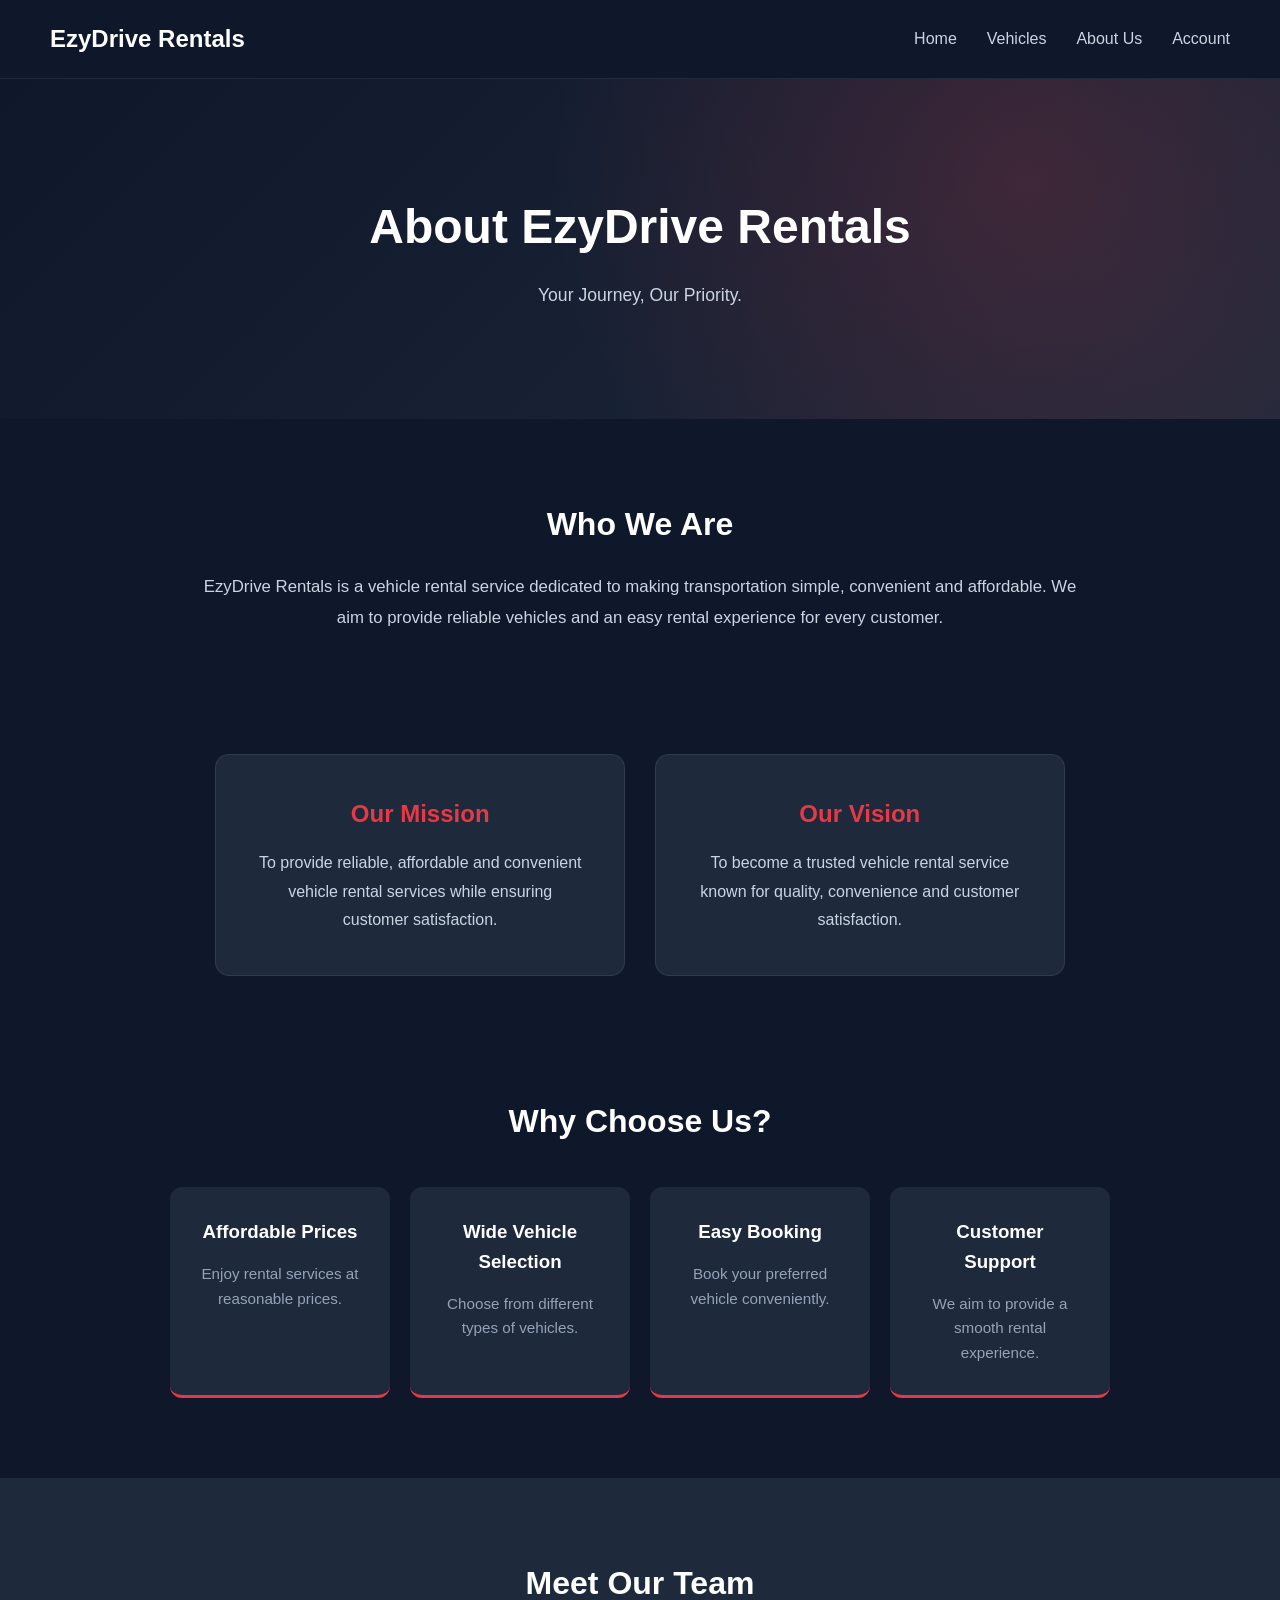
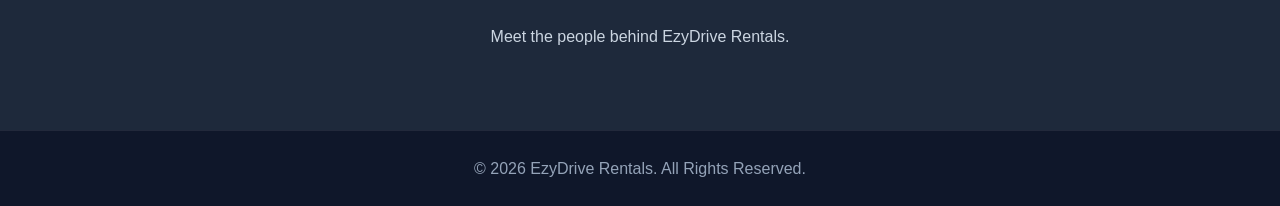
==== pages/about.html @ 3c26e274 "about page" ====
<!DOCTYPE html>
<html lang="en">

<head>
    <meta charset="UTF-8">
    <meta name="viewport" content="width=device-width, initial-scale=1.0">

    <title>About Us | EzyDrive Rentals</title>

    <link rel="stylesheet" href="../styles/about.css">
</head>

<body>

    <!-- Navigation Bar -->
    <nav>
        <h2>EzyDrive Rentals</h2>

        <ul>
            <li><a href="../index.php">Home</a></li>
            <li><a href="vehicles.php">Vehicles</a></li>
            <li><a href="about.php">About Us</a></li>
            <li><a href="account.php">Account</a></li>
        </ul>
    </nav>


    <!-- Hero Section -->
    <section class="hero">

        <h1>About EzyDrive Rentals</h1>

        <p>Your Journey, Our Priority.</p>

    </section>


    <!-- Who We Are -->
    <section class="about">

        <h2>Who We Are</h2>

        <p>
            EzyDrive Rentals is a vehicle rental service
            dedicated to making transportation simple,
            convenient and affordable.

            We aim to provide reliable vehicles and
            an easy rental experience for every customer.
        </p>

    </section>


    <!-- Mission and Vision -->
    <section class="mission-vision">

        <div class="card">
            <h2>Our Mission</h2>

            <p>
                To provide reliable, affordable and
                convenient vehicle rental services
                while ensuring customer satisfaction.
            </p>
        </div>


        <div class="card">
            <h2>Our Vision</h2>

            <p>
                To become a trusted vehicle rental
                service known for quality, convenience
                and customer satisfaction.
            </p>
        </div>

    </section>


    <!-- Why Choose Us -->
    <section class="why-us">

        <h2>Why Choose Us?</h2>

        <div class="features">

            <div class="feature">
                <h3>Affordable Prices</h3>
                <p>Enjoy rental services at reasonable prices.</p>
            </div>

            <div class="feature">
                <h3>Wide Vehicle Selection</h3>
                <p>Choose from different types of vehicles.</p>
            </div>

            <div class="feature">
                <h3>Easy Booking</h3>
                <p>Book your preferred vehicle conveniently.</p>
            </div>

            <div class="feature">
                <h3>Customer Support</h3>
                <p>We aim to provide a smooth rental experience.</p>
            </div>

        </div>

    </section>


    <!-- Our Team -->
    <section class="team">

        <h2>Meet Our Team</h2>

        <p>Meet the people behind EzyDrive Rentals.</p>

    </section>


    <!-- Footer -->
    <footer>

        <p>&copy; 2026 EzyDrive Rentals. All Rights Reserved.</p>

    </footer>

</body>

</html>
---- styles/about.css ----
/* =====================================
   GENERAL STYLING
===================================== */

:root {
    --primary: #e63946;
    --primary-hover: #d62828;
    --dark: #0f172a;
    --dark-surface: #1e293b;
    --white: #ffffff;
    --light-grey: #cbd5e1;
    --secondary-grey: #94a3b8;
}

* {
    margin: 0;
    padding: 0;
    box-sizing: border-box;
}

body {
    font-family: 'Segoe UI', sans-serif;
    color: var(--white);
    background-color: var(--dark);
    line-height: 1.6;
}


/* =====================================
   NAVIGATION BAR
===================================== */

nav {
    background-color: var(--dark);
    padding: 20px 50px;

    display: flex;
    justify-content: space-between;
    align-items: center;

    border-bottom: 1px solid rgba(255,255,255,0.08);
}

nav h2 {
    font-size: 1.5rem;
    font-weight: 800;
}

nav ul {
    display: flex;
    list-style: none;
    gap: 30px;
}

nav a {
    color: var(--light-grey);
    text-decoration: none;
    font-weight: 500;
    transition: 0.3s;
}

nav a:hover {
    color: var(--primary);
}


/* =====================================
   HERO SECTION
===================================== */

.hero {
    text-align: center;
    padding: 110px 20px;

    background:
        radial-gradient(
            circle at 80% 30%,
            rgba(230,57,70,0.18),
            transparent 45%
        ),
        linear-gradient(
            135deg,
            #0f172a,
            #1e293b
        );
}

.hero h1 {
    font-size: 3rem;
    font-weight: 800;
    margin-bottom: 15px;
}

.hero p {
    color: var(--light-grey);
    font-size: 1.1rem;
}


/* =====================================
   WHO WE ARE SECTION
===================================== */

.about {
    text-align: center;
    padding: 80px 15%;
}

.about h2 {
    font-size: 2rem;
    margin-bottom: 20px;
    color: var(--white);
}

.about p {
    color: var(--light-grey);
    line-height: 1.9;
    font-size: 1.05rem;
}


/* =====================================
   MISSION AND VISION
===================================== */

.mission-vision {
    display: flex;
    justify-content: center;
    gap: 30px;
    padding: 40px 10%;
}

.card {
    background-color: var(--dark-surface);

    padding: 40px;
    width: 40%;

    text-align: center;
    border-radius: 14px;

    border: 1px solid rgba(255,255,255,0.08);

    transition: 0.3s;
}

.card:hover {
    transform: translateY(-5px);
    border-color: var(--primary);
}

.card h2 {
    color: var(--primary);
    margin-bottom: 15px;
}

.card p {
    color: var(--light-grey);
    line-height: 1.8;
}


/* =====================================
   WHY CHOOSE US
===================================== */

.why-us {
    text-align: center;
    padding: 80px 30px;
}

.why-us h2 {
    font-size: 2rem;
}

.features {
    display: flex;
    justify-content: center;
    gap: 20px;

    margin-top: 40px;
    flex-wrap: wrap;
}

.feature {
    background-color: var(--dark-surface);

    padding: 30px;
    width: 220px;

    border-radius: 12px;

    border-bottom: 3px solid var(--primary);

    transition: 0.3s;
}

.feature:hover {
    transform: translateY(-7px);
}

.feature h3 {
    color: var(--white);
    margin-bottom: 15px;
}

.feature p {
    color: var(--secondary-grey);
    font-size: 0.95rem;
}


/* =====================================
   TEAM SECTION
===================================== */

.team {
    text-align: center;
    padding: 80px 30px;
    background-color: var(--dark-surface);
}

.team h2 {
    font-size: 2rem;
    margin-bottom: 15px;
}

.team p {
    color: var(--light-grey);
}


/* =====================================
   FOOTER
===================================== */

footer {
    background-color: var(--dark);

    border-top: 1px solid rgba(255,255,255,0.08);

    color: var(--secondary-grey);

    text-align: center;
    padding: 25px;
}


/* =====================================
   RESPONSIVE DESIGN
===================================== */

@media (max-width: 768px) {

    nav {
        flex-direction: column;
        gap: 20px;
        padding: 20px;
    }

    nav ul {
        flex-wrap: wrap;
        justify-content: center;
        gap: 15px;
    }

    .hero h1 {
        font-size: 2rem;
    }

    .about {
        padding: 50px 8%;
    }

    .mission-vision {
        flex-direction: column;
        align-items: center;
    }

    .card {
        width: 100%;
    }

    .features {
        align-items: center;
    }

}
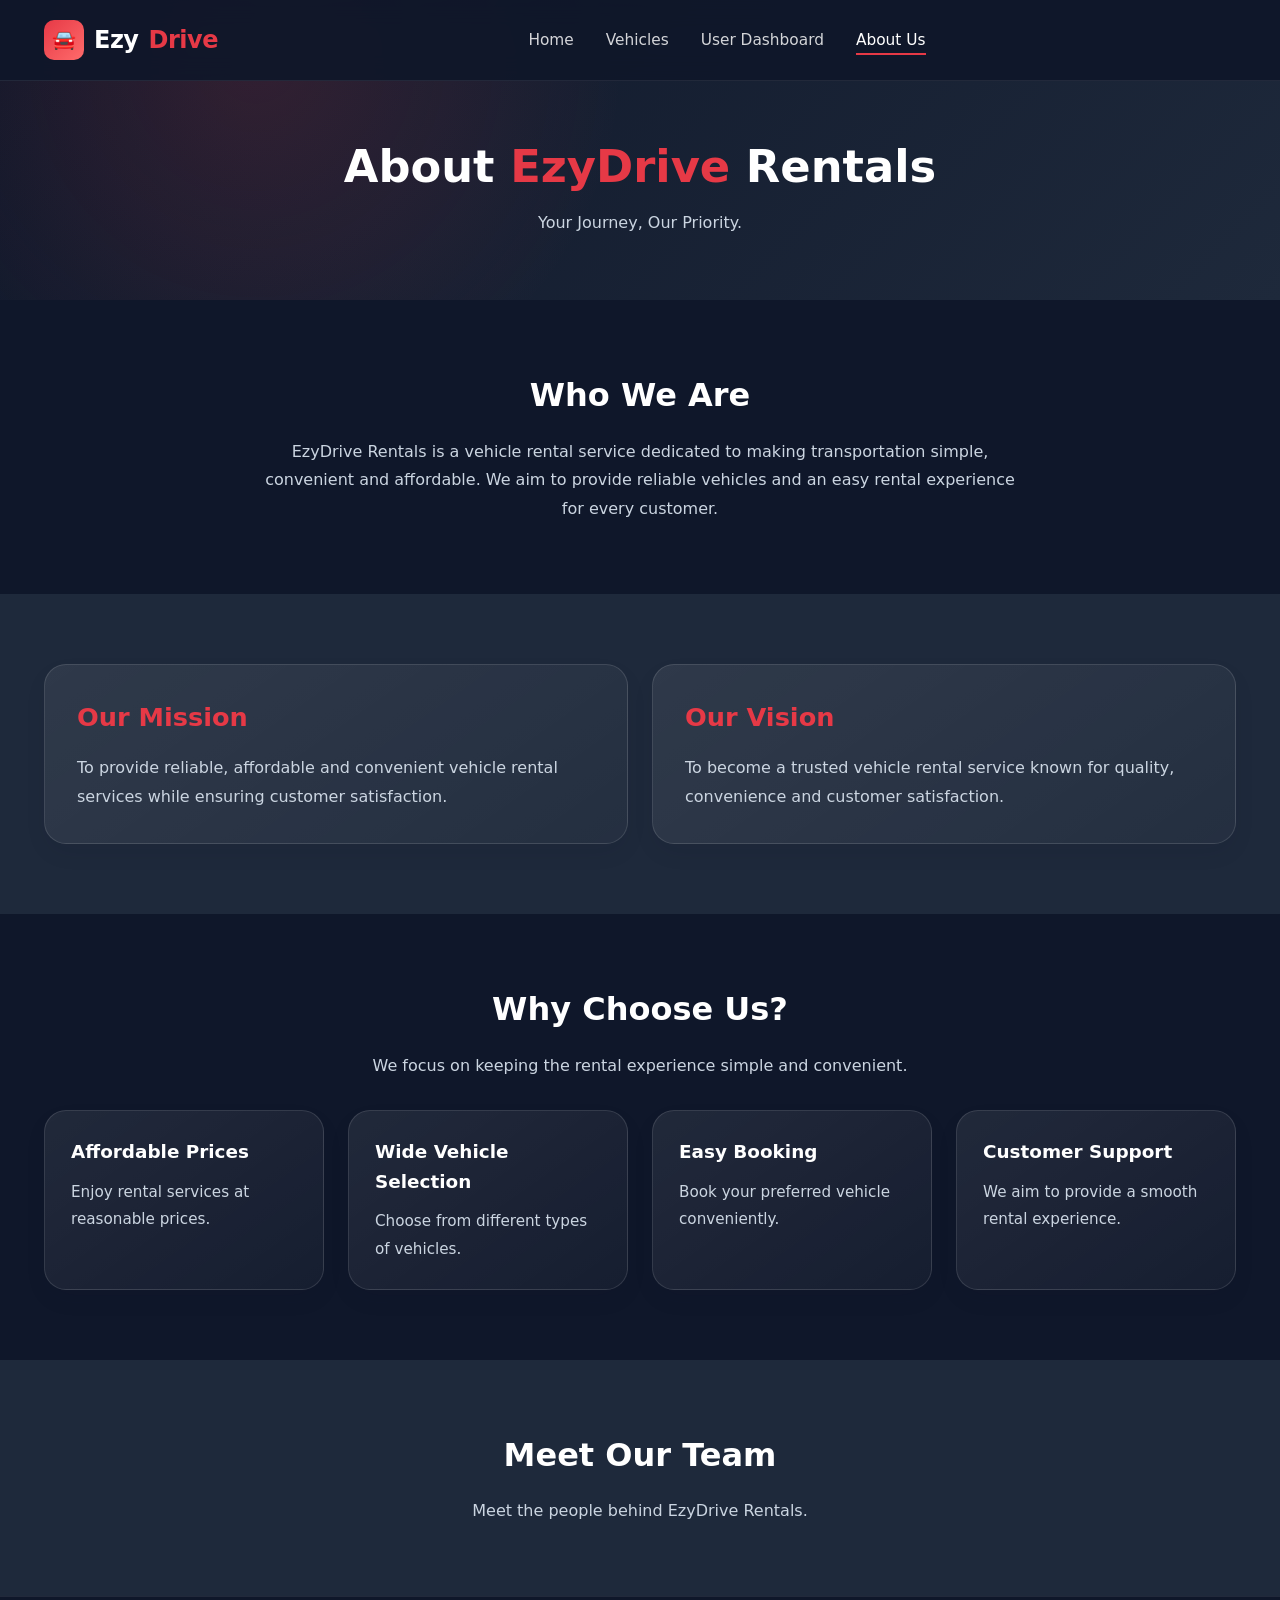
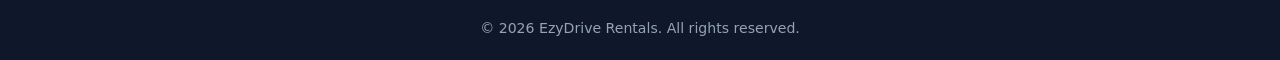
==== commit 9dff2bb3: "about page bug fixed" ====
--- a/pages/about.html
+++ b/pages/about.html
@@ -4,130 +4,154 @@
 <head>
     <meta charset="UTF-8">
     <meta name="viewport" content="width=device-width, initial-scale=1.0">
+    <title>EzyDrive Rentals | About Us</title>
+    <meta name="description" content="Learn more about EzyDrive Rentals, our mission, vision, and services.">
 
-    <title>About Us | EzyDrive Rentals</title>
-
+    <!-- Shared website styles, then About Us page styles -->
+    <link rel="stylesheet" href="../styles/style.css">
     <link rel="stylesheet" href="../styles/about.css">
 </head>
 
 <body>
 
-    <!-- Navigation Bar -->
-    <nav>
-        <h2>EzyDrive Rentals</h2>
+    <!-- ===================================================================
+         1. HEADER & NAVIGATION
+         Same navbar used on the Home and Vehicles pages
+         =================================================================== -->
+    <header class="header" id="mainHeader">
+        <div class="container navbar">
+            <a href="../index.html" class="logo">
+                <div class="logo-icon">🚘</div>
+                Ezy<span>Drive</span>
+            </a>
 
-        <ul>
-            <li><a href="../index.php">Home</a></li>
-            <li><a href="vehicles.php">Vehicles</a></li>
-            <li><a href="about.php">About Us</a></li>
-            <li><a href="account.php">Account</a></li>
-        </ul>
-    </nav>
+            <nav aria-label="Main navigation">
+                <ul class="nav-links" id="navLinks">
+                    <li><a href="../index.html" class="nav-link">Home</a></li>
+                    <li><a href="vehicles.html" class="nav-link">Vehicles</a></li>
+                    <li><a href="dashboard.html" class="nav-link">User Dashboard</a></li>
+                    <li><a href="about.html" class="nav-link active" aria-current="page">About Us</a></li>
+                </ul>
+            </nav>
 
+            <div class="nav-actions">
+                <button class="menu-toggle" id="menuToggle" aria-label="Toggle Menu" aria-expanded="false">☰</button>
+            </div>
+        </div>
+    </header>
 
-    <!-- Hero Section -->
-    <section class="hero">
+    <main>
+        <!-- ===============================================================
+             2. ABOUT US BANNER
+             Same gradient and heading style as the Vehicles page
+             =============================================================== -->
+        <section class="page-banner about-hero">
+            <div class="container page-banner-content">
+                <h1>About <span>EzyDrive</span> Rentals</h1>
+                <p>Your Journey, Our Priority.</p>
+            </div>
+        </section>
 
-        <h1>About EzyDrive Rentals</h1>
+        <!-- ===============================================================
+             3. WHO WE ARE
+             Introduction to the rental service
+             =============================================================== -->
+        <section class="about-section">
+            <div class="container about-intro">
+                <h2>Who We Are</h2>
+                <p>
+                    EzyDrive Rentals is a vehicle rental service dedicated to making
+                    transportation simple, convenient and affordable. We aim to provide
+                    reliable vehicles and an easy rental experience for every customer.
+                </p>
+            </div>
+        </section>
 
-        <p>Your Journey, Our Priority.</p>
+        <!-- ===============================================================
+             4. MISSION & VISION
+             Two cards displayed side by side on larger screens
+             =============================================================== -->
+        <section class="about-section about-section-alt">
+            <div class="container">
+                <div class="about-card-grid two-columns">
+                    <article class="about-card">
+                        <h2>Our Mission</h2>
+                        <p>
+                            To provide reliable, affordable and convenient vehicle rental
+                            services while ensuring customer satisfaction.
+                        </p>
+                    </article>
 
-    </section>
+                    <article class="about-card">
+                        <h2>Our Vision</h2>
+                        <p>
+                            To become a trusted vehicle rental service known for quality,
+                            convenience and customer satisfaction.
+                        </p>
+                    </article>
+                </div>
+            </div>
+        </section>
 
+        <!-- ===============================================================
+             5. WHY CHOOSE US
+             Four simple feature cards
+             =============================================================== -->
+        <section class="about-section">
+            <div class="container">
+                <div class="about-heading">
+                    <h2>Why Choose Us?</h2>
+                    <p>We focus on keeping the rental experience simple and convenient.</p>
+                </div>
 
-    <!-- Who We Are -->
-    <section class="about">
+                <div class="about-card-grid four-columns">
+                    <article class="about-card feature-card">
+                        <h3>Affordable Prices</h3>
+                        <p>Enjoy rental services at reasonable prices.</p>
+                    </article>
 
-        <h2>Who We Are</h2>
+                    <article class="about-card feature-card">
+                        <h3>Wide Vehicle Selection</h3>
+                        <p>Choose from different types of vehicles.</p>
+                    </article>
 
-        <p>
-            EzyDrive Rentals is a vehicle rental service
-            dedicated to making transportation simple,
-            convenient and affordable.
+                    <article class="about-card feature-card">
+                        <h3>Easy Booking</h3>
+                        <p>Book your preferred vehicle conveniently.</p>
+                    </article>
 
-            We aim to provide reliable vehicles and
-            an easy rental experience for every customer.
-        </p>
+                    <article class="about-card feature-card">
+                        <h3>Customer Support</h3>
+                        <p>We aim to provide a smooth rental experience.</p>
+                    </article>
+                </div>
+            </div>
+        </section>
 
-    </section>
+        <!-- ===============================================================
+             6. OUR TEAM
+             A simple introduction (team details can be added later)
+             =============================================================== -->
+        <section class="about-section about-section-alt about-team">
+            <div class="container">
+                <h2>Meet Our Team</h2>
+                <p>Meet the people behind EzyDrive Rentals.</p>
+            </div>
+        </section>
+    </main>
 
-
-    <!-- Mission and Vision -->
-    <section class="mission-vision">
-
-        <div class="card">
-            <h2>Our Mission</h2>
-
-            <p>
-                To provide reliable, affordable and
-                convenient vehicle rental services
-                while ensuring customer satisfaction.
-            </p>
+    <!-- ===================================================================
+         7. FOOTER
+         Same footer used on the Home and Vehicles pages
+         =================================================================== -->
+    <footer class="footer">
+        <div class="container footer-bottom">
+            <p>&copy; 2026 EzyDrive Rentals. All rights reserved.</p>
         </div>
-
-
-        <div class="card">
-            <h2>Our Vision</h2>
-
-            <p>
-                To become a trusted vehicle rental
-                service known for quality, convenience
-                and customer satisfaction.
-            </p>
-        </div>
-
-    </section>
-
-
-    <!-- Why Choose Us -->
-    <section class="why-us">
-
-        <h2>Why Choose Us?</h2>
-
-        <div class="features">
-
-            <div class="feature">
-                <h3>Affordable Prices</h3>
-                <p>Enjoy rental services at reasonable prices.</p>
-            </div>
-
-            <div class="feature">
-                <h3>Wide Vehicle Selection</h3>
-                <p>Choose from different types of vehicles.</p>
-            </div>
-
-            <div class="feature">
-                <h3>Easy Booking</h3>
-                <p>Book your preferred vehicle conveniently.</p>
-            </div>
-
-            <div class="feature">
-                <h3>Customer Support</h3>
-                <p>We aim to provide a smooth rental experience.</p>
-            </div>
-
-        </div>
-
-    </section>
-
-
-    <!-- Our Team -->
-    <section class="team">
-
-        <h2>Meet Our Team</h2>
-
-        <p>Meet the people behind EzyDrive Rentals.</p>
-
-    </section>
-
-
-    <!-- Footer -->
-    <footer>
-
-        <p>&copy; 2026 EzyDrive Rentals. All Rights Reserved.</p>
-
     </footer>
 
+    <!-- Shared script controls the mobile menu and sticky navbar -->
+    <script src="../scripts/main.js"></script>
 </body>
 
-</html>+</html>
--- a/styles/style.css
+++ b/styles/style.css
@@ -0,0 +1,570 @@
+/* ==========================================================================
+   EzyDrive Rentals - Home Page Stylesheet
+   Simple, Clean Layout: Navbar + Hero Section + Copyright Footer
+   ========================================================================== */
+
+:root {
+    --primary: #e63946;
+    --primary-hover: #d62828;
+    --dark: #0f172a;
+    --dark-surface: #1e293b;
+    --white: #ffffff;
+    --shadow-md: 0 10px 25px -5px rgba(15, 23, 42, 0.1);
+    --shadow-lg: 0 20px 40px -10px rgba(15, 23, 42, 0.25);
+    --radius-sm: 8px;
+    --radius-md: 14px;
+    --radius-lg: 22px;
+    --transition: all 0.3s cubic-bezier(0.4, 0, 0.2, 1);
+}
+
+* {
+    margin: 0;
+    padding: 0;
+    box-sizing: border-box;
+}
+
+body {
+    font-family: 'Segoe UI', system-ui, -apple-system, BlinkMacSystemFont, Roboto, sans-serif;
+    color: var(--white);
+    background-color: var(--dark);
+    line-height: 1.6;
+    min-height: 100vh;
+    display: flex;
+    flex-direction: column;
+    overflow-x: hidden;
+}
+
+a {
+    text-decoration: none;
+    color: inherit;
+    transition: var(--transition);
+}
+
+ul {
+    list-style: none;
+}
+
+img {
+    max-width: 100%;
+    display: block;
+}
+
+.container {
+    width: 100%;
+    max-width: 1240px;
+    margin: 0 auto;
+    padding: 0 24px;
+}
+
+/* ==========================================================================
+   Buttons
+   ========================================================================== */
+.btn {
+    display: inline-flex;
+    align-items: center;
+    justify-content: center;
+    gap: 8px;
+    padding: 12px 26px;
+    font-size: 0.95rem;
+    font-weight: 600;
+    border-radius: var(--radius-sm);
+    border: none;
+    cursor: pointer;
+    transition: var(--transition);
+}
+
+.btn-primary {
+    background-color: var(--primary);
+    color: var(--white);
+    box-shadow: 0 4px 14px rgba(230, 57, 70, 0.35);
+}
+
+.btn-primary:hover {
+    background-color: var(--primary-hover);
+    transform: translateY(-2px);
+    box-shadow: 0 6px 20px rgba(230, 57, 70, 0.45);
+}
+
+.btn-outline {
+    background-color: transparent;
+    color: var(--white);
+    border: 1.5px solid rgba(255, 255, 255, 0.35);
+}
+
+.btn-outline:hover {
+    background-color: var(--white);
+    color: var(--dark);
+    border-color: var(--white);
+}
+
+/* ==========================================================================
+   Header & Navigation
+   ========================================================================== */
+.header {
+    position: fixed;
+    top: 0;
+    left: 0;
+    width: 100%;
+    z-index: 1000;
+    background-color: rgba(15, 23, 42, 0.9);
+    backdrop-filter: blur(12px);
+    border-bottom: 1px solid rgba(255, 255, 255, 0.08);
+    transition: var(--transition);
+}
+
+.header.scrolled {
+    background-color: rgba(15, 23, 42, 0.98);
+    box-shadow: var(--shadow-md);
+}
+
+.navbar {
+    display: flex;
+    align-items: center;
+    justify-content: space-between;
+    height: 80px;
+}
+
+.logo {
+    display: flex;
+    align-items: center;
+    gap: 10px;
+    font-size: 1.5rem;
+    font-weight: 800;
+    color: var(--white);
+    letter-spacing: -0.5px;
+}
+
+.logo-icon {
+    width: 40px;
+    height: 40px;
+    background: linear-gradient(135deg, var(--primary), #ff6b6b);
+    border-radius: 10px;
+    display: flex;
+    align-items: center;
+    justify-content: center;
+    color: var(--white);
+    font-size: 1.2rem;
+}
+
+.logo span {
+    color: var(--primary);
+}
+
+.nav-links {
+    display: flex;
+    align-items: center;
+    gap: 32px;
+}
+
+.nav-link {
+    color: rgba(255, 255, 255, 0.82);
+    font-weight: 500;
+    font-size: 0.96rem;
+    position: relative;
+    padding: 6px 0;
+}
+
+.nav-link::after {
+    content: '';
+    position: absolute;
+    bottom: 0;
+    left: 0;
+    width: 0;
+    height: 2px;
+    background-color: var(--primary);
+    transition: var(--transition);
+}
+
+.nav-link:hover,
+.nav-link.active {
+    color: var(--white);
+}
+
+.nav-link:hover::after,
+.nav-link.active::after {
+    width: 100%;
+}
+
+.nav-actions {
+    display: flex;
+    align-items: center;
+    gap: 14px;
+}
+
+.menu-toggle {
+    display: none;
+    background: none;
+    border: none;
+    color: var(--white);
+    font-size: 1.6rem;
+    cursor: pointer;
+}
+
+/* ==========================================================================
+   Hero Section
+   ========================================================================== */
+.hero {
+    flex: 1;
+    display: flex;
+    align-items: center;
+    padding: 130px 0 70px;
+    background: radial-gradient(circle at 80% 30%, rgba(230, 57, 70, 0.18), transparent 45%),
+                linear-gradient(135deg, #0f172a 0%, #1e293b 100%);
+}
+
+.hero-grid {
+    display: grid;
+    grid-template-columns: 1.1fr 0.9fr;
+    align-items: center;
+    gap: 48px;
+}
+
+.hero-tag {
+    display: inline-flex;
+    align-items: center;
+    gap: 8px;
+    background: rgba(255, 255, 255, 0.08);
+    border: 1px solid rgba(255, 255, 255, 0.15);
+    padding: 8px 16px;
+    border-radius: 50px;
+    font-size: 0.85rem;
+    font-weight: 600;
+    margin-bottom: 20px;
+    color: #fca5a5;
+}
+
+.hero-content h1 {
+    font-size: 3.4rem;
+    font-weight: 800;
+    line-height: 1.15;
+    margin-bottom: 20px;
+    letter-spacing: -1px;
+}
+
+.hero-content h1 span {
+    color: var(--primary);
+}
+
+.hero-content p {
+    font-size: 1.1rem;
+    color: #cbd5e1;
+    margin-bottom: 32px;
+    max-width: 540px;
+}
+
+.hero-buttons {
+    display: flex;
+    flex-wrap: wrap;
+    gap: 16px;
+    margin-bottom: 40px;
+}
+
+.hero-stats {
+    display: flex;
+    gap: 36px;
+    padding-top: 24px;
+    border-top: 1px solid rgba(255, 255, 255, 0.1);
+}
+
+.stat-item h3 {
+    font-size: 1.75rem;
+    font-weight: 800;
+    color: var(--white);
+}
+
+.stat-item p {
+    font-size: 0.85rem;
+    color: #94a3b8;
+    margin-bottom: 0;
+}
+
+.hero-car-card {
+    background: linear-gradient(145deg, rgba(255, 255, 255, 0.08), rgba(255, 255, 255, 0.02));
+    border: 1px solid rgba(255, 255, 255, 0.12);
+    border-radius: var(--radius-lg);
+    padding: 24px;
+    box-shadow: var(--shadow-lg);
+}
+
+.hero-car-card img {
+    width: 100%;
+    height: 310px;
+    object-fit: cover;
+    border-radius: var(--radius-md);
+    margin-bottom: 18px;
+}
+
+.hero-car-meta {
+    display: flex;
+    justify-content: space-between;
+    align-items: center;
+}
+
+.hero-car-meta h4 {
+    font-size: 1.25rem;
+    margin-bottom: 4px;
+}
+
+.hero-car-meta span {
+    font-size: 0.88rem;
+    color: #94a3b8;
+}
+
+.hero-car-price {
+    text-align: right;
+}
+
+.hero-car-price strong {
+    font-size: 1.5rem;
+    color: var(--primary);
+}
+
+.hero-car-price small {
+    display: block;
+    color: #94a3b8;
+    font-size: 0.78rem;
+}
+
+/* ==========================================================================
+   Simple Footer (Copyright Only)
+   ========================================================================== */
+.footer {
+    background: var(--dark);
+    border-top: 1px solid rgba(255, 255, 255, 0.08);
+    padding: 20px 0;
+}
+
+.footer-bottom {
+    text-align: center;
+    color: #94a3b8;
+    font-size: 0.88rem;
+}
+
+/* ==========================================================================
+   Responsive Breakpoints
+   ========================================================================== */
+@media (max-width: 1024px) {
+    .hero-grid {
+        grid-template-columns: 1fr;
+    }
+}
+
+@media (max-width: 768px) {
+    .menu-toggle {
+        display: block;
+    }
+
+    .nav-links {
+        position: absolute;
+        top: 80px;
+        left: 0;
+        width: 100%;
+        background: var(--dark);
+        flex-direction: column;
+        padding: 24px;
+        gap: 18px;
+        border-bottom: 1px solid rgba(255, 255, 255, 0.1);
+        display: none;
+    }
+
+    .nav-links.open {
+        display: flex;
+    }
+
+    .hero-content h1 {
+        font-size: 2.4rem;
+    }
+
+    .hero-stats {
+        gap: 20px;
+        flex-wrap: wrap;
+    }
+}
+
+
+/* ======================================================================
+   Vehicles Page Banner
+   ====================================================================== */
+.page-banner {
+    padding: 140px 0 50px;
+    background: radial-gradient(circle at 20% 20%, rgba(230, 57, 70, 0.15), transparent 35%),
+                linear-gradient(135deg, #0f172a 0%, #1e293b 100%);
+}
+
+.page-banner-content {
+    text-align: center;
+    max-width: 800px;
+}
+
+.section-label {
+    display: inline-block;
+    padding: 8px 16px;
+    border-radius: 50px;
+    background: rgba(255, 255, 255, 0.08);
+    border: 1px solid rgba(255, 255, 255, 0.15);
+    color: #fca5a5;
+    font-size: 0.85rem;
+    font-weight: 600;
+    margin-bottom: 18px;
+}
+
+.page-banner-content h1 {
+    font-size: 2.8rem;
+    line-height: 1.2;
+    margin-bottom: 16px;
+}
+
+.page-banner-content p {
+    color: #cbd5e1;
+    font-size: 1rem;
+    max-width: 680px;
+    margin: 0 auto;
+}
+
+/* ======================================================================
+   Vehicles Section
+   ====================================================================== */
+.vehicle-section {
+    padding: 20px 0 80px;
+    background: linear-gradient(180deg, #1e293b 0%, #0f172a 100%);
+}
+
+.section-heading {
+    text-align: center;
+    margin-bottom: 36px;
+}
+
+.section-heading h2 {
+    font-size: 2rem;
+    margin-bottom: 10px;
+}
+
+.section-heading p {
+    color: #94a3b8;
+    font-size: 0.98rem;
+}
+
+.vehicle-grid {
+    display: grid;
+    grid-template-columns: repeat(3, minmax(0, 1fr));
+    gap: 24px;
+}
+
+.vehicle-card {
+    background: linear-gradient(145deg, rgba(255, 255, 255, 0.08), rgba(255, 255, 255, 0.03));
+    border: 1px solid rgba(255, 255, 255, 0.12);
+    border-radius: var(--radius-lg);
+    overflow: hidden;
+    box-shadow: var(--shadow-md);
+    transition: var(--transition);
+}
+
+.vehicle-card:hover {
+    transform: translateY(-6px);
+    box-shadow: var(--shadow-lg);
+}
+
+.vehicle-card img {
+    width: 100%;
+    height: 220px;
+    object-fit: cover;
+}
+
+.vehicle-card-body {
+    padding: 22px;
+}
+
+.vehicle-card-top {
+    display: flex;
+    align-items: flex-start;
+    justify-content: space-between;
+    gap: 16px;
+    margin-bottom: 16px;
+}
+
+.vehicle-card-top h3 {
+    font-size: 1.2rem;
+    margin-top: 8px;
+}
+
+.vehicle-tag {
+    display: inline-block;
+    padding: 5px 12px;
+    border-radius: 50px;
+    background: rgba(230, 57, 70, 0.15);
+    border: 1px solid rgba(230, 57, 70, 0.35);
+    color: #ffb3b8;
+    font-size: 0.8rem;
+    font-weight: 600;
+}
+
+.vehicle-price {
+    color: var(--primary);
+    font-size: 1.45rem;
+    font-weight: 800;
+    white-space: nowrap;
+}
+
+.vehicle-price span {
+    display: block;
+    font-size: 0.78rem;
+    color: #94a3b8;
+    font-weight: 500;
+    text-align: right;
+}
+
+.vehicle-features {
+    margin-bottom: 20px;
+}
+
+.vehicle-features li {
+    color: #cbd5e1;
+    font-size: 0.95rem;
+    padding: 6px 0;
+    border-bottom: 1px solid rgba(255, 255, 255, 0.07);
+}
+
+.vehicle-features li:last-child {
+    border-bottom: none;
+}
+
+.small-btn {
+    width: 100%;
+    padding: 11px 18px;
+}
+
+/* ======================================================================
+   Vehicles Page Responsive Styles
+   ====================================================================== */
+@media (max-width: 1024px) {
+    .vehicle-grid {
+        grid-template-columns: repeat(2, minmax(0, 1fr));
+    }
+
+    .page-banner-content h1 {
+        font-size: 2.3rem;
+    }
+}
+
+@media (max-width: 768px) {
+    .vehicle-grid {
+        grid-template-columns: 1fr;
+    }
+
+    .vehicle-card-top {
+        flex-direction: column;
+        gap: 10px;
+    }
+
+    .vehicle-price span {
+        text-align: left;
+    }
+
+    .page-banner {
+        padding-top: 120px;
+    }
+
+    .page-banner-content h1 {
+        font-size: 2rem;
+    }
+}
--- a/styles/about.css
+++ b/styles/about.css
@@ -1,288 +1,133 @@
-/* =====================================
-   GENERAL STYLING
-===================================== */
+/* ======================================================================
+   EzyDrive Rentals - About Us Page Styles
+   Shared navbar, buttons, colors and footer are in style.css.
+   This file only styles the content of the About Us page.
+   ====================================================================== */
 
-:root {
-    --primary: #e63946;
-    --primary-hover: #d62828;
-    --dark: #0f172a;
-    --dark-surface: #1e293b;
-    --white: #ffffff;
-    --light-grey: #cbd5e1;
-    --secondary-grey: #94a3b8;
+/* ======================================================================
+   1. About Us Banner
+   ====================================================================== */
+.about-hero {
+    padding-bottom: 65px;
 }
 
-* {
-    margin: 0;
-    padding: 0;
-    box-sizing: border-box;
-}
-
-body {
-    font-family: 'Segoe UI', sans-serif;
-    color: var(--white);
-    background-color: var(--dark);
-    line-height: 1.6;
-}
-
-
-/* =====================================
-   NAVIGATION BAR
-===================================== */
-
-nav {
-    background-color: var(--dark);
-    padding: 20px 50px;
-
-    display: flex;
-    justify-content: space-between;
-    align-items: center;
-
-    border-bottom: 1px solid rgba(255,255,255,0.08);
-}
-
-nav h2 {
-    font-size: 1.5rem;
-    font-weight: 800;
-}
-
-nav ul {
-    display: flex;
-    list-style: none;
-    gap: 30px;
-}
-
-nav a {
-    color: var(--light-grey);
-    text-decoration: none;
-    font-weight: 500;
-    transition: 0.3s;
-}
-
-nav a:hover {
+.about-hero h1 span {
     color: var(--primary);
 }
 
-
-/* =====================================
-   HERO SECTION
-===================================== */
-
-.hero {
-    text-align: center;
-    padding: 110px 20px;
-
-    background:
-        radial-gradient(
-            circle at 80% 30%,
-            rgba(230,57,70,0.18),
-            transparent 45%
-        ),
-        linear-gradient(
-            135deg,
-            #0f172a,
-            #1e293b
-        );
+/* ======================================================================
+   2. General About Us Sections
+   ====================================================================== */
+.about-section {
+    padding: 70px 0;
+    background-color: var(--dark);
 }
 
-.hero h1 {
-    font-size: 3rem;
-    font-weight: 800;
-    margin-bottom: 15px;
+.about-section-alt {
+    background-color: var(--dark-surface);
 }
 
-.hero p {
-    color: var(--light-grey);
-    font-size: 1.1rem;
+.about-section h2 {
+    font-size: 2rem;
+    margin-bottom: 16px;
 }
 
-
-/* =====================================
-   WHO WE ARE SECTION
-===================================== */
-
-.about {
-    text-align: center;
-    padding: 80px 15%;
+.about-section p {
+    color: #cbd5e1;
+    line-height: 1.8;
 }
 
-.about h2 {
-    font-size: 2rem;
-    margin-bottom: 20px;
+.about-intro {
+    max-width: 800px;
+    text-align: center;
+}
+
+.about-heading {
+    text-align: center;
+    margin-bottom: 30px;
+}
+
+/* ======================================================================
+   3. Mission, Vision and Feature Cards
+   ====================================================================== */
+.about-card-grid {
+    display: grid;
+    gap: 24px;
+}
+
+.two-columns {
+    grid-template-columns: repeat(2, 1fr);
+}
+
+.four-columns {
+    grid-template-columns: repeat(4, 1fr);
+}
+
+.about-card {
+    padding: 32px;
+    border: 1px solid rgba(255, 255, 255, 0.12);
+    border-radius: var(--radius-lg);
+    background: linear-gradient(145deg, rgba(255, 255, 255, 0.08), rgba(255, 255, 255, 0.03));
+    box-shadow: var(--shadow-md);
+    transition: var(--transition);
+}
+
+.about-card:hover {
+    transform: translateY(-5px);
+    box-shadow: var(--shadow-lg);
+}
+
+.about-card h2 {
+    color: var(--primary);
+    font-size: 1.6rem;
+}
+
+.feature-card {
+    padding: 26px;
+}
+
+.feature-card h3 {
+    font-size: 1.15rem;
+    margin-bottom: 12px;
     color: var(--white);
 }
 
-.about p {
-    color: var(--light-grey);
-    line-height: 1.9;
-    font-size: 1.05rem;
-}
-
-
-/* =====================================
-   MISSION AND VISION
-===================================== */
-
-.mission-vision {
-    display: flex;
-    justify-content: center;
-    gap: 30px;
-    padding: 40px 10%;
-}
-
-.card {
-    background-color: var(--dark-surface);
-
-    padding: 40px;
-    width: 40%;
-
-    text-align: center;
-    border-radius: 14px;
-
-    border: 1px solid rgba(255,255,255,0.08);
-
-    transition: 0.3s;
-}
-
-.card:hover {
-    transform: translateY(-5px);
-    border-color: var(--primary);
-}
-
-.card h2 {
-    color: var(--primary);
-    margin-bottom: 15px;
-}
-
-.card p {
-    color: var(--light-grey);
-    line-height: 1.8;
-}
-
-
-/* =====================================
-   WHY CHOOSE US
-===================================== */
-
-.why-us {
-    text-align: center;
-    padding: 80px 30px;
-}
-
-.why-us h2 {
-    font-size: 2rem;
-}
-
-.features {
-    display: flex;
-    justify-content: center;
-    gap: 20px;
-
-    margin-top: 40px;
-    flex-wrap: wrap;
-}
-
-.feature {
-    background-color: var(--dark-surface);
-
-    padding: 30px;
-    width: 220px;
-
-    border-radius: 12px;
-
-    border-bottom: 3px solid var(--primary);
-
-    transition: 0.3s;
-}
-
-.feature:hover {
-    transform: translateY(-7px);
-}
-
-.feature h3 {
-    color: var(--white);
-    margin-bottom: 15px;
-}
-
-.feature p {
-    color: var(--secondary-grey);
+.feature-card p {
     font-size: 0.95rem;
 }
 
-
-/* =====================================
-   TEAM SECTION
-===================================== */
-
-.team {
+/* ======================================================================
+   4. Team Section
+   ====================================================================== */
+.about-team {
     text-align: center;
-    padding: 80px 30px;
-    background-color: var(--dark-surface);
 }
 
-.team h2 {
-    font-size: 2rem;
-    margin-bottom: 15px;
+/* ======================================================================
+   5. Responsive Layout
+   Two columns become one on smaller screens.
+   ====================================================================== */
+@media (max-width: 1024px) {
+    .four-columns {
+        grid-template-columns: repeat(2, 1fr);
+    }
 }
 
-.team p {
-    color: var(--light-grey);
-}
-
-
-/* =====================================
-   FOOTER
-===================================== */
-
-footer {
-    background-color: var(--dark);
-
-    border-top: 1px solid rgba(255,255,255,0.08);
-
-    color: var(--secondary-grey);
-
-    text-align: center;
-    padding: 25px;
-}
-
-
-/* =====================================
-   RESPONSIVE DESIGN
-===================================== */
-
 @media (max-width: 768px) {
-
-    nav {
-        flex-direction: column;
-        gap: 20px;
-        padding: 20px;
+    .about-section {
+        padding: 50px 0;
     }
 
-    nav ul {
-        flex-wrap: wrap;
-        justify-content: center;
-        gap: 15px;
+    .two-columns,
+    .four-columns {
+        grid-template-columns: 1fr;
     }
 
-    .hero h1 {
-        font-size: 2rem;
+    .about-card {
+        padding: 26px;
     }
 
-    .about {
-        padding: 50px 8%;
+    .about-section h2 {
+        font-size: 1.7rem;
     }
-
-    .mission-vision {
-        flex-direction: column;
-        align-items: center;
-    }
-
-    .card {
-        width: 100%;
-    }
-
-    .features {
-        align-items: center;
-    }
-
-}+}
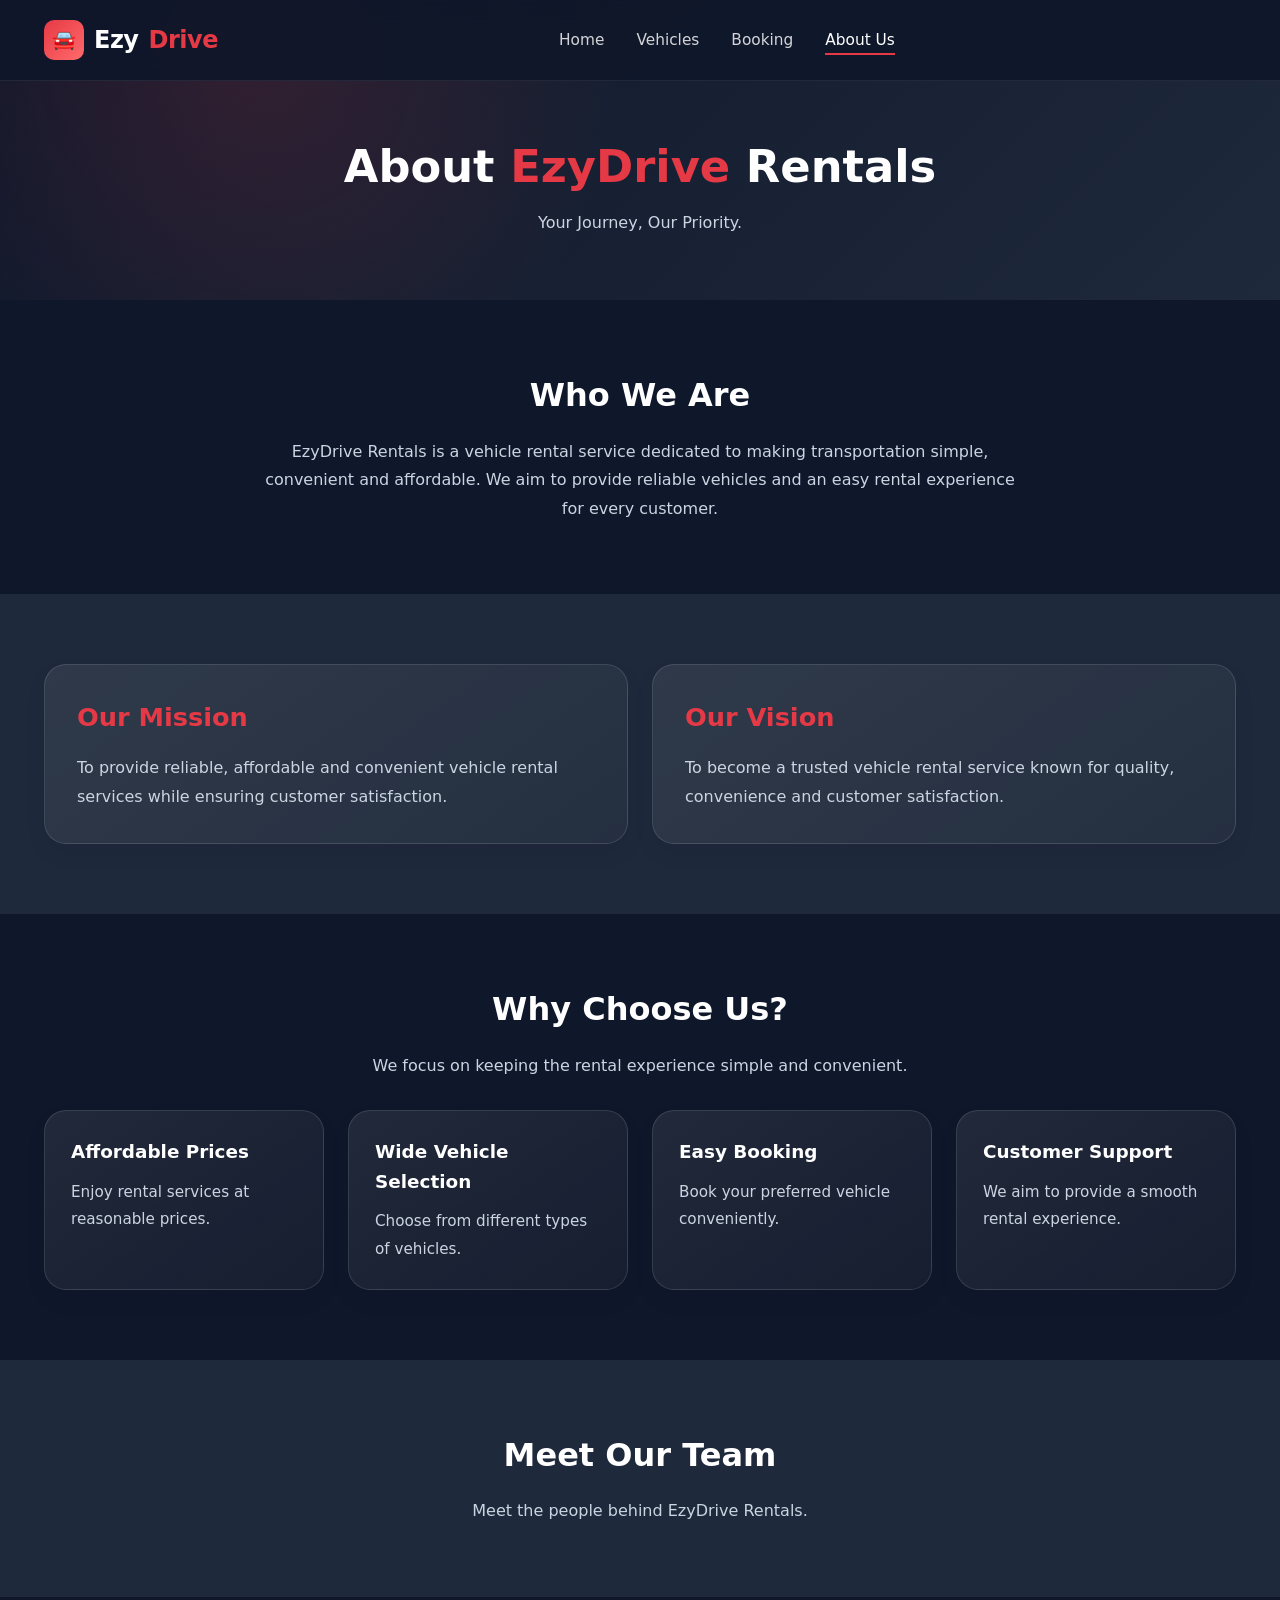
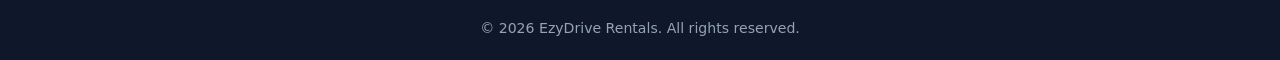
==== commit bfe9d911: "initial booking page added" ====
--- a/pages/about.html
+++ b/pages/about.html
@@ -29,7 +29,7 @@
                 <ul class="nav-links" id="navLinks">
                     <li><a href="../index.html" class="nav-link">Home</a></li>
                     <li><a href="vehicles.html" class="nav-link">Vehicles</a></li>
-                    <li><a href="dashboard.html" class="nav-link">User Dashboard</a></li>
+                    <li><a href="booking.html" class="nav-link">Booking</a></li>
                     <li><a href="about.html" class="nav-link active" aria-current="page">About Us</a></li>
                 </ul>
             </nav>
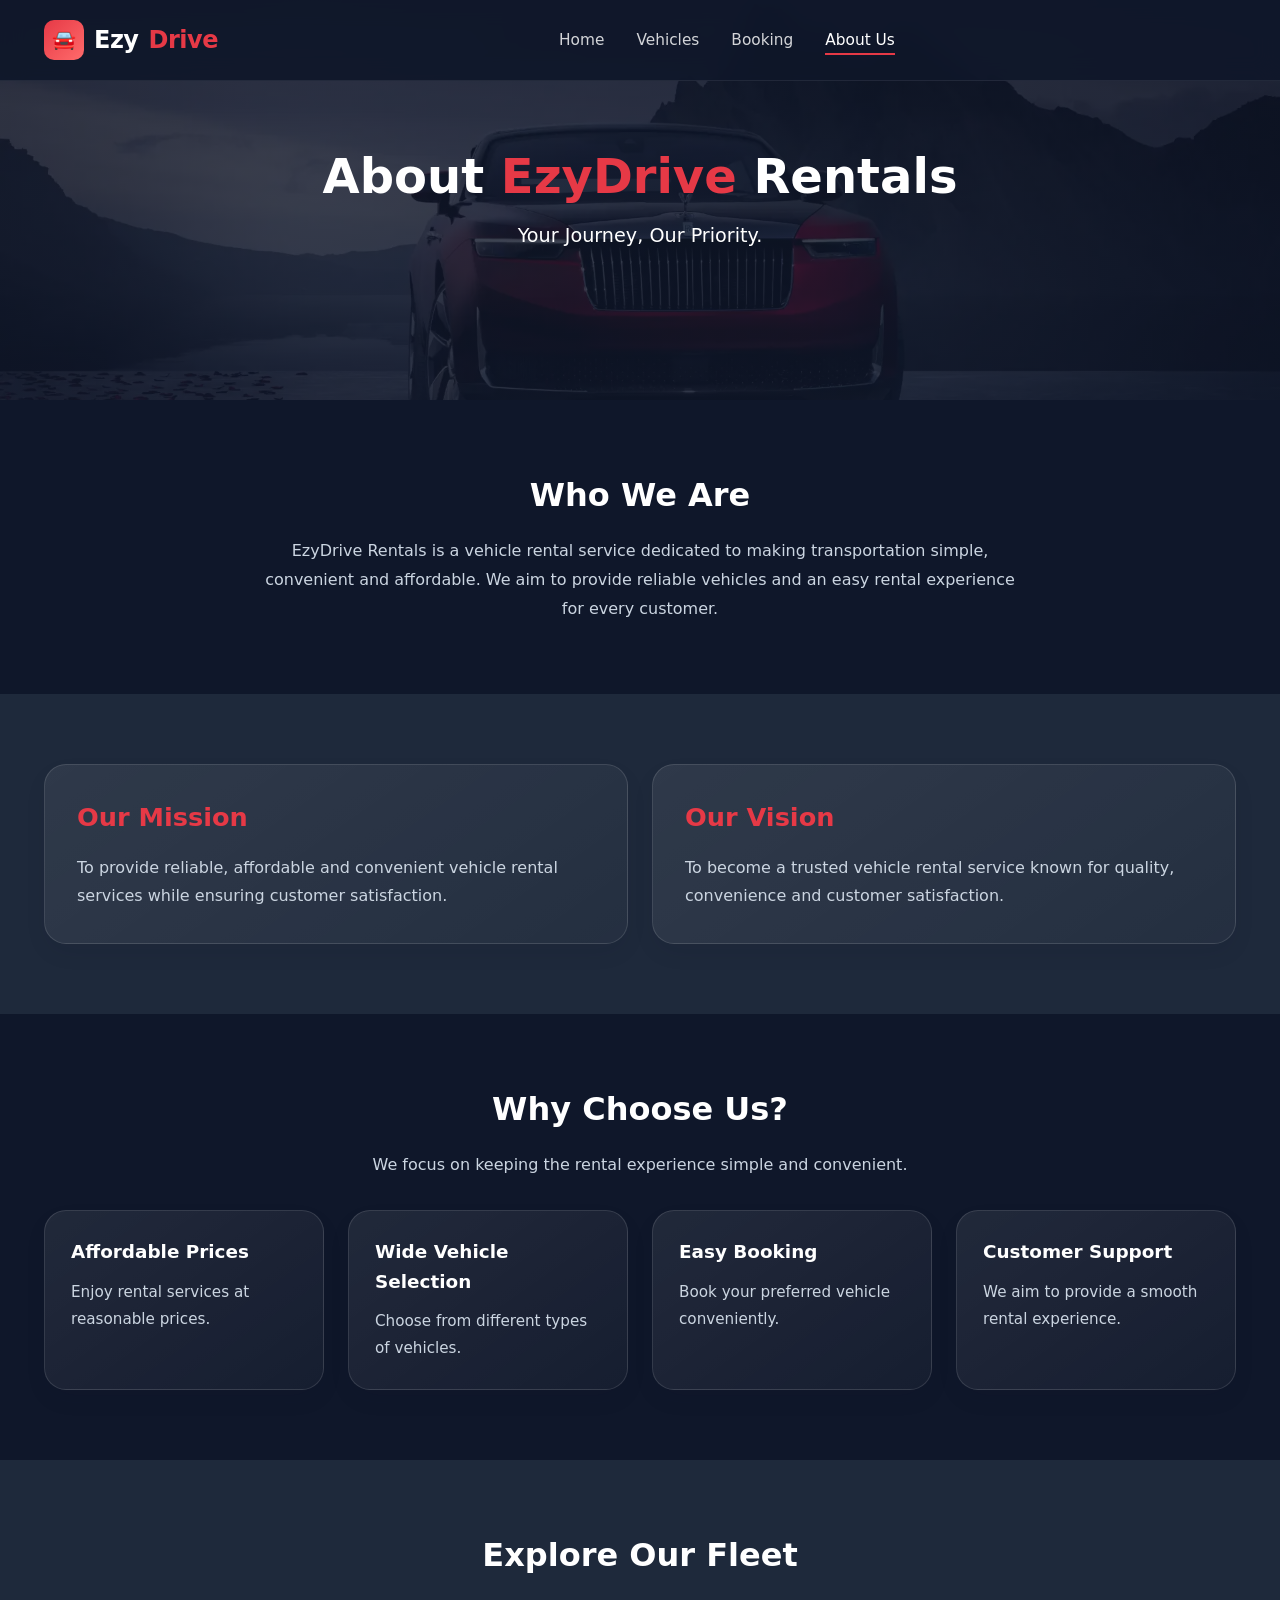
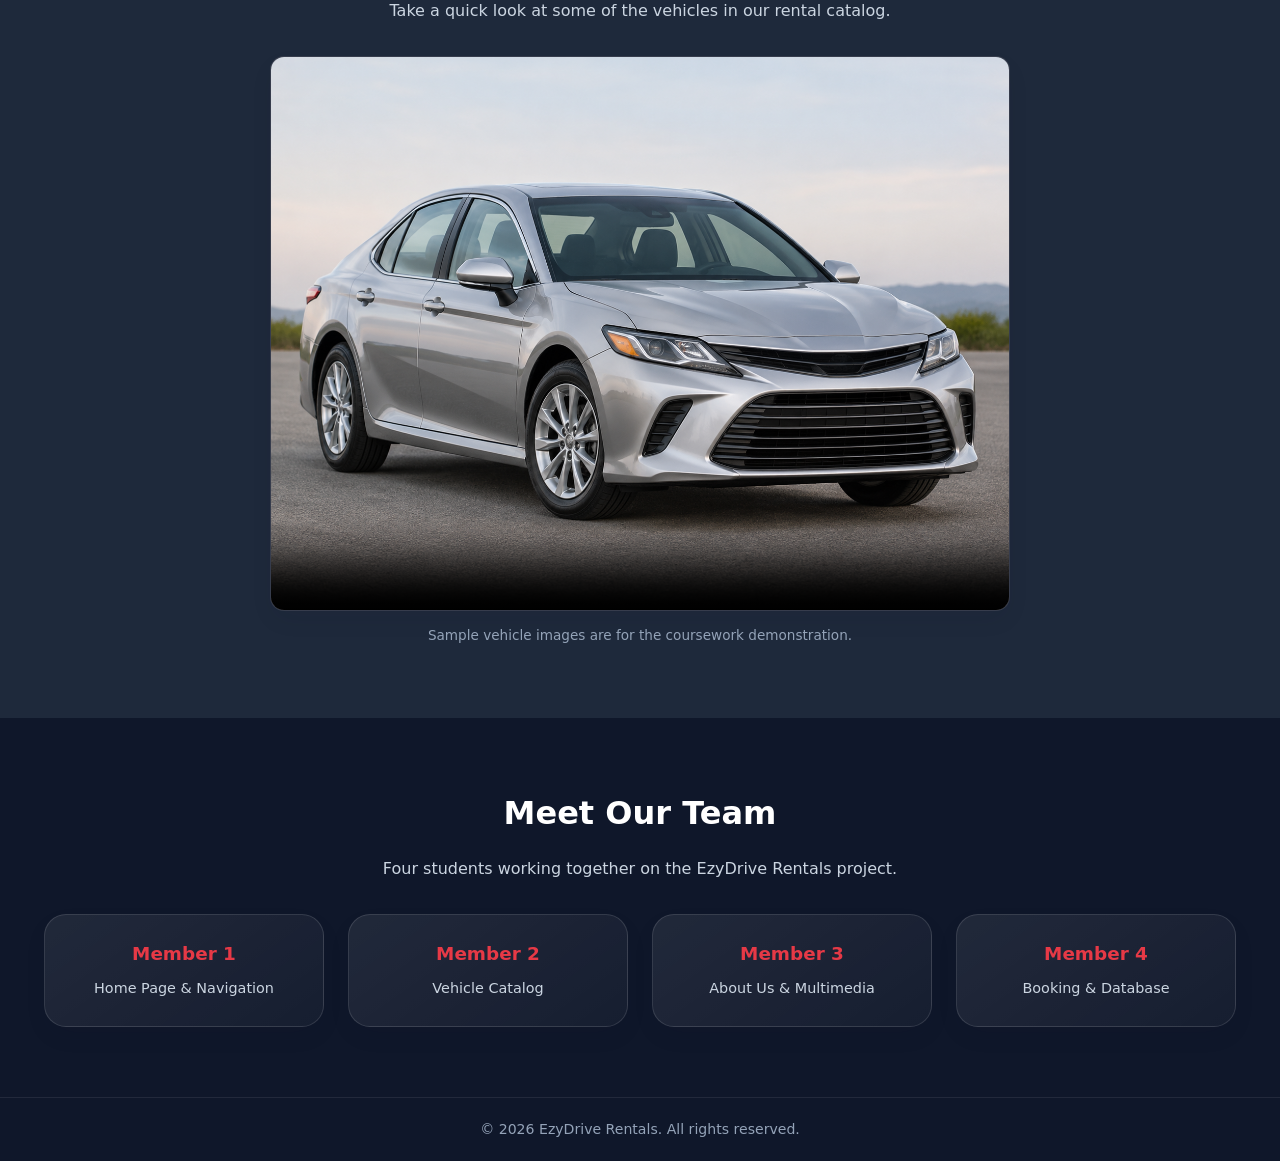
==== commit 87c35eea: "added backend" ====
--- a/pages/about.html
+++ b/pages/about.html
@@ -28,8 +28,8 @@
             <nav aria-label="Main navigation">
                 <ul class="nav-links" id="navLinks">
                     <li><a href="../index.html" class="nav-link">Home</a></li>
-                    <li><a href="vehicles.html" class="nav-link">Vehicles</a></li>
-                    <li><a href="booking.html" class="nav-link">Booking</a></li>
+                    <li><a href="vehicles.php" class="nav-link">Vehicles</a></li>
+                    <li><a href="booking.php" class="nav-link">Booking</a></li>
                     <li><a href="about.html" class="nav-link active" aria-current="page">About Us</a></li>
                 </ul>
             </nav>
@@ -129,19 +129,60 @@
         </section>
 
         <!-- ===============================================================
-             6. OUR TEAM
-             A simple introduction (team details can be added later)
+             6. MULTIMEDIA SECTION
+             A short, original slideshow made from our vehicle images.
+             The <video> element supplies standard play/pause controls.
              =============================================================== -->
-        <section class="about-section about-section-alt about-team">
+        <section class="about-section about-section-alt">
+            <div class="container about-media">
+                <div class="about-heading">
+                    <h2>Explore Our Fleet</h2>
+                    <p>Take a quick look at some of the vehicles in our rental catalog.</p>
+                </div>
+                <video class="fleet-video" controls preload="metadata"
+                       poster="../assets/images/vehicles/sedan-silver.png">
+                    <source src="../assets/media/fleet-showcase.mp4" type="video/mp4">
+                    Your browser does not support HTML video.
+                </video>
+                <p class="media-caption">Sample vehicle images are for the coursework demonstration.</p>
+            </div>
+        </section>
+
+        <!-- ===============================================================
+             7. OUR TEAM
+             Replace each placeholder with the correct member's name.
+             Assign roles to match the actual work done by your group.
+             =============================================================== -->
+        <section class="about-section about-team">
             <div class="container">
-                <h2>Meet Our Team</h2>
-                <p>Meet the people behind EzyDrive Rentals.</p>
+                <div class="about-heading">
+                    <h2>Meet Our Team</h2>
+                    <p>Four students working together on the EzyDrive Rentals project.</p>
+                </div>
+                <div class="about-card-grid four-columns">
+                    <article class="about-card team-card">
+                        <h3>Member 1</h3>
+                        <p>Home Page &amp; Navigation</p>
+                    </article>
+                    <article class="about-card team-card">
+                        <h3>Member 2</h3>
+                        <p>Vehicle Catalog</p>
+                    </article>
+                    <article class="about-card team-card">
+                        <h3>Member 3</h3>
+                        <p>About Us &amp; Multimedia</p>
+                    </article>
+                    <article class="about-card team-card">
+                        <h3>Member 4</h3>
+                        <p>Booking &amp; Database</p>
+                    </article>
+                </div>
             </div>
         </section>
     </main>
 
     <!-- ===================================================================
-         7. FOOTER
+         8. FOOTER
          Same footer used on the Home and Vehicles pages
          =================================================================== -->
     <footer class="footer">
--- a/styles/about.css
+++ b/styles/about.css
@@ -7,12 +7,44 @@
 /* ======================================================================
    1. About Us Banner
    ====================================================================== */
+
 .about-hero {
-    padding-bottom: 65px;
+    min-height: 400px;
+
+    display: flex;
+    flex-direction: column;
+    justify-content: center;
+    align-items: center;
+
+    text-align: center;
+
+    padding: 80px 20px;
+
+    background:
+        linear-gradient(
+            rgba(15, 23, 42, 0.75),
+            rgba(15, 23, 42, 0.85)
+        ),
+        url('../assets/images/background/about-hero.jpg');
+
+    background-size: cover;
+    background-position: center;
+    background-repeat: no-repeat;
+}
+
+.about-hero h1 {
+    font-size: 3rem;
+    font-weight: 800;
+    margin-bottom: 15px;
 }
 
 .about-hero h1 span {
     color: var(--primary);
+}
+
+.about-hero p {
+    color: var(--white);
+    font-size: 1.2rem;
 }
 
 /* ======================================================================
@@ -131,3 +163,45 @@
         font-size: 1.7rem;
     }
 }
+
+
+/* ======================================================================
+   6. Multimedia and Team Cards
+   Keep the same navy surfaces and rounded corners as other sections.
+   ====================================================================== */
+.about-media {
+    max-width: 850px;
+    text-align: center;
+}
+
+.fleet-video {
+    display: block;
+    width: 100%;
+    max-width: 740px;
+    margin: 0 auto;
+    border: 1px solid rgba(255, 255, 255, 0.16);
+    border-radius: var(--radius-md);
+    background: var(--dark);
+    box-shadow: var(--shadow-md);
+}
+
+.about-section .media-caption {
+    font-size: 0.85rem;
+    color: #94a3b8;
+    margin-top: 12px;
+}
+
+.team-card {
+    text-align: center;
+    padding: 24px 16px;
+}
+
+.team-card h3 {
+    color: var(--primary);
+    font-size: 1.15rem;
+    margin-bottom: 8px;
+}
+
+.team-card p {
+    font-size: 0.9rem;
+}
